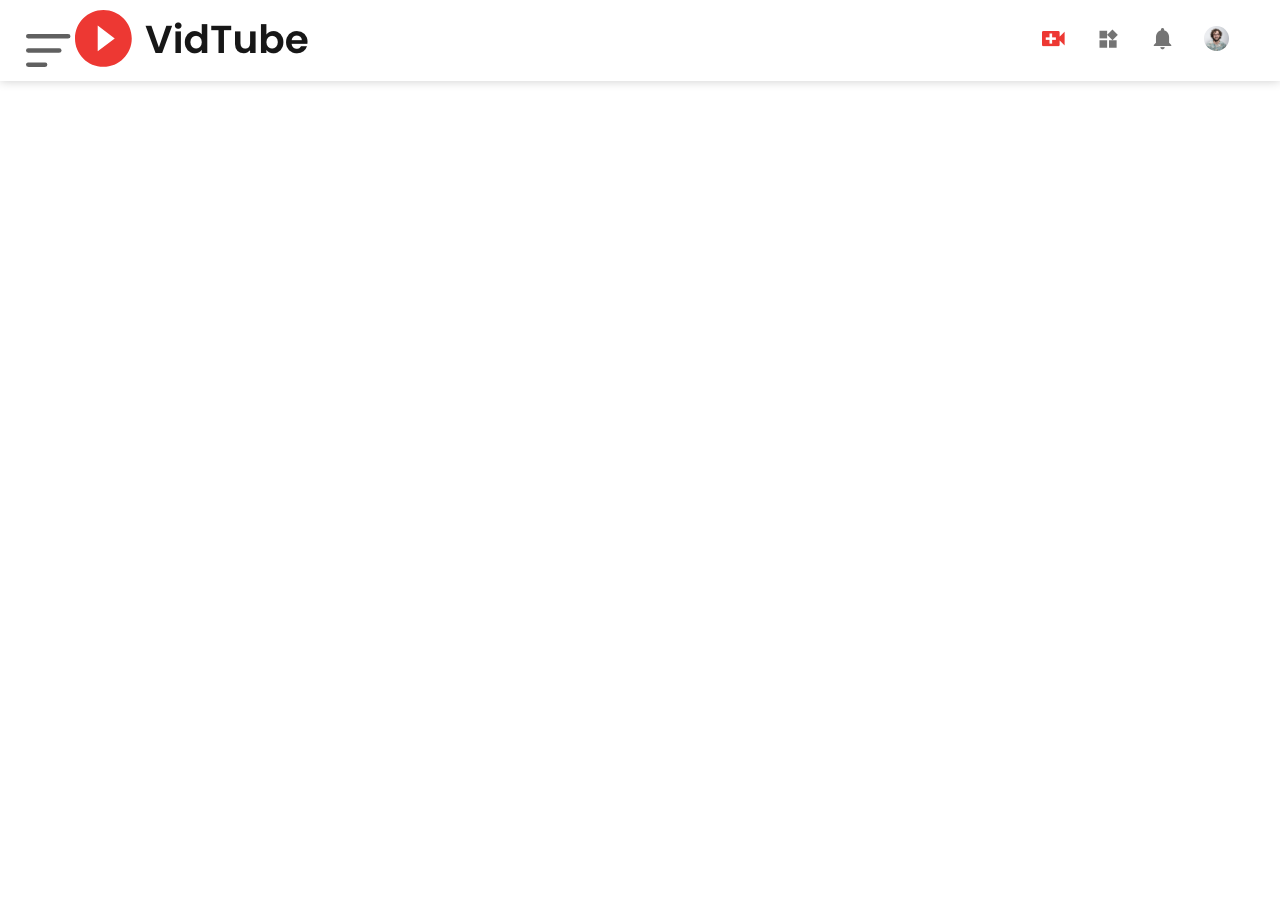
==== index.html @ 533007f7 "Youtube-website" ====
<!DOCTYPE html>
<html lang="en">
<head>
    <meta charset="UTF-8">
    <meta name="viewport" content="width=device-width, initial-scale=1.0">
    <title>Youtube website</title>
    <link rel="stylesheet" href="style.css">
</head>
<body>
    
    <nav class="flex-div">
        <div class="nav-left">
            <img src="images/menu.png">
            <img src="images/logo.png">
        </div>
        
        <div class="nav-miffle"></div>

        <div class="nav-right">
            <img src="images/upload.png">
            <img src="images/more.png">
            <img src="images/notification.png">
            <img src="images/Jack.png" class="user-icon">
        </div>
    </nav>

    <script src="script.js"></script>
</body>
</html>
---- style.css ----
*{
    margin: 0;
    padding: 0;
    font-family: 'poppins', sans-serif;
    box-sizing: border-box;
}
a{
    text-decoration: none;
    color: #5a5a5a;
}
img{
    cursor: pointer;
}
.flex-div{
    display: flex;
    align-items: center;
}
nav{
    padding: 10px 2%;
    justify-content: space-between;
    box-shadow: 0 0 10px rgba(0, 0, 0, 0.2);
    background: #fff;
    position: static;
    top: 0;
    z-index: 10;
}
.nav-right img{
    width: 25px;
    margin-right: 25px;
}
.user-icon{
    width: 35px;
    border-radius: 50%;
    margin-right: 0;
}
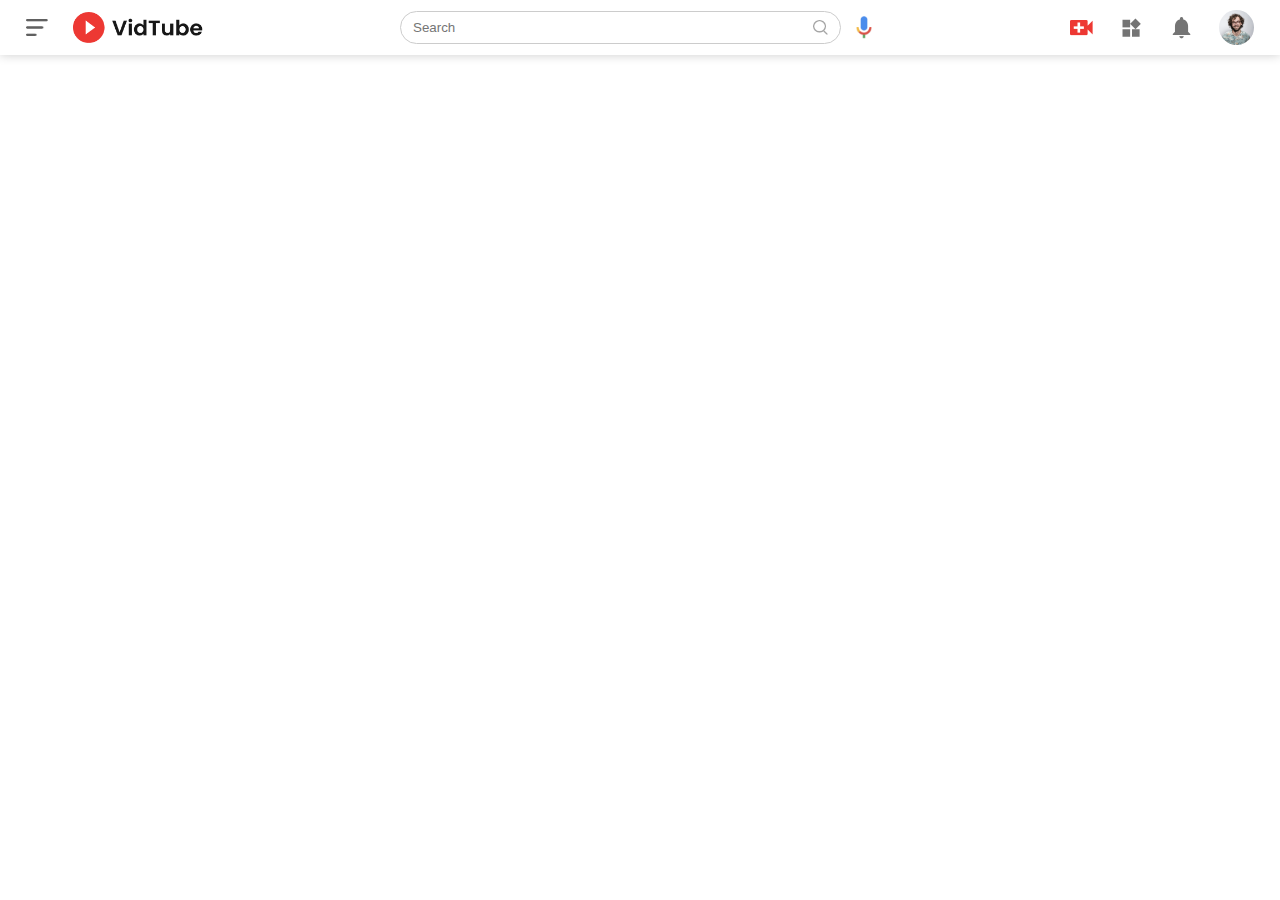
==== commit 98d1f72c: "Youtube-website" ====
--- a/index.html
+++ b/index.html
@@ -9,14 +9,20 @@
 <body>
     
     <nav class="flex-div">
-        <div class="nav-left">
-            <img src="images/menu.png">
-            <img src="images/logo.png">
+        <div class="nav-left flex-div">
+            <img src="images/menu.png" class="menu-icon">
+            <img src="images/logo.png" class="logo">
         </div>
         
-        <div class="nav-miffle"></div>
+        <div class="nav-middle flex-div">
+            <div class="search-box flex-div">
+                <input type="text" placeholder="Search">
+                <img src="images/search.png">
+            </div>
+            <img src="images/voice-search.png" class="mic-icon">
+        </div>
 
-        <div class="nav-right">
+        <div class="nav-right flex-div">
             <img src="images/upload.png">
             <img src="images/more.png">
             <img src="images/notification.png">
--- a/style.css
+++ b/style.css
@@ -28,8 +28,33 @@
     width: 25px;
     margin-right: 25px;
 }
-.user-icon{
+.nav-right .user-icon{
     width: 35px;
     border-radius: 50%;
     margin-right: 0;
+}
+.nav-left .menu-icon{
+    width: 22px;
+    margin-right: 25px;
+}
+.nav-left .logo{
+    width: 130px;
+}
+.nav-middle .mic-icon{
+    width: 16px;
+}
+.nav-middle .search-box{
+    border: 1px solid #ccc;
+    margin-right: 15px;
+    padding: 8px 12px;
+    border-radius: 25px;
+}
+.nav-middle .search-box input{
+    width: 400px;
+    border: 0;
+    outline: 0;
+    background: transparent;
+}
+.nav-middle .search-box img{
+    width: 15px;
 }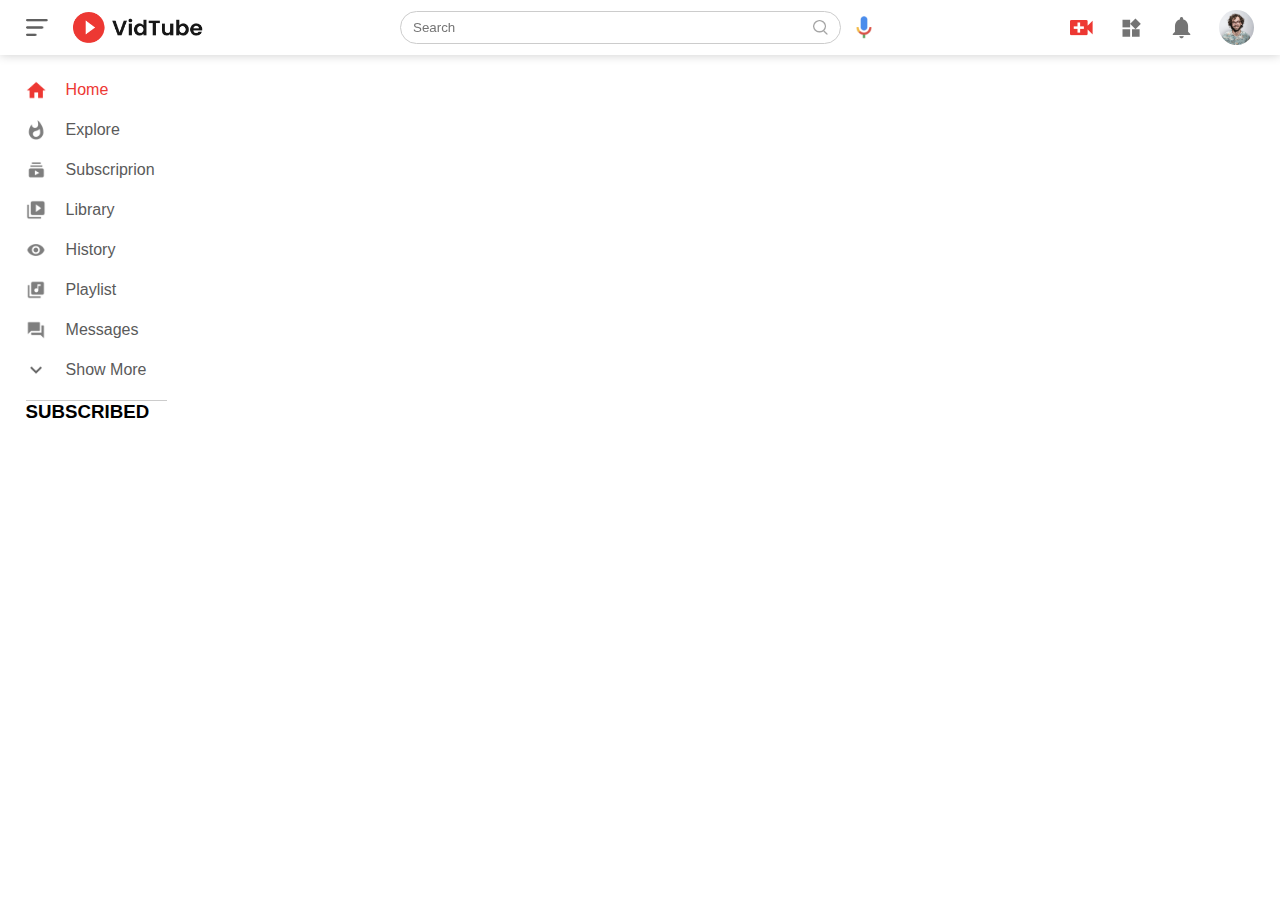
==== commit 6dd62e08: "Youtube-website" ====
--- a/index.html
+++ b/index.html
@@ -30,6 +30,25 @@
         </div>
     </nav>
 
+    <!-- sidebar -->
+    <div class="sidebar">
+        <div class="shortcut-links">
+            <a href=""><img src="images/home.png"><p>Home</p></a>
+            <a href=""><img src="images/explore.png"><p>Explore</p></a>
+            <a href=""><img src="images/subscriprion.png"><p>Subscriprion</p></a>
+            <a href=""><img src="images/library.png"><p>Library</p></a>
+            <a href=""><img src="images/history.png"><p>History</p></a>
+            <a href=""><img src="images/playlist.png"><p>Playlist</p></a>
+            <a href=""><img src="images/messages.png"><p>Messages</p></a>
+            <a href=""><img src="images/show-more.png"><p>Show More</p></a>
+            <hr>
+        </div>
+
+        <div class="subscribed-list">
+            <h3>SUBSCRIBED</h3>
+        </div>
+    </div>
+
     <script src="script.js"></script>
 </body>
 </html>--- a/style.css
+++ b/style.css
@@ -20,7 +20,7 @@
     justify-content: space-between;
     box-shadow: 0 0 10px rgba(0, 0, 0, 0.2);
     background: #fff;
-    position: static;
+    position: sticky;
     top: 0;
     z-index: 10;
 }
@@ -57,4 +57,35 @@
 }
 .nav-middle .search-box img{
     width: 15px;
+}
+
+/* sidebar */
+.sidebar{
+    background: #fff;
+    width: 15%;
+    height: 100vh;
+    position: fixed;
+    top: 0;
+    padding-left: 2%;
+    padding-top: 80px;
+}
+.shortcut-links a img{
+    width: 20px;
+    margin-right: 20px;
+}
+.shortcut-links a{
+    display: flex;
+    align-items: center;
+    margin-bottom: 20px;
+    width: fit-content;
+    flex-wrap: wrap;
+}
+.shortcut-links a:first-child{
+    color: #ed3833;
+}
+.sidebar hr{
+    border: 0;
+    height: 1px;
+    background: #ccc;
+    width: 85%;
 }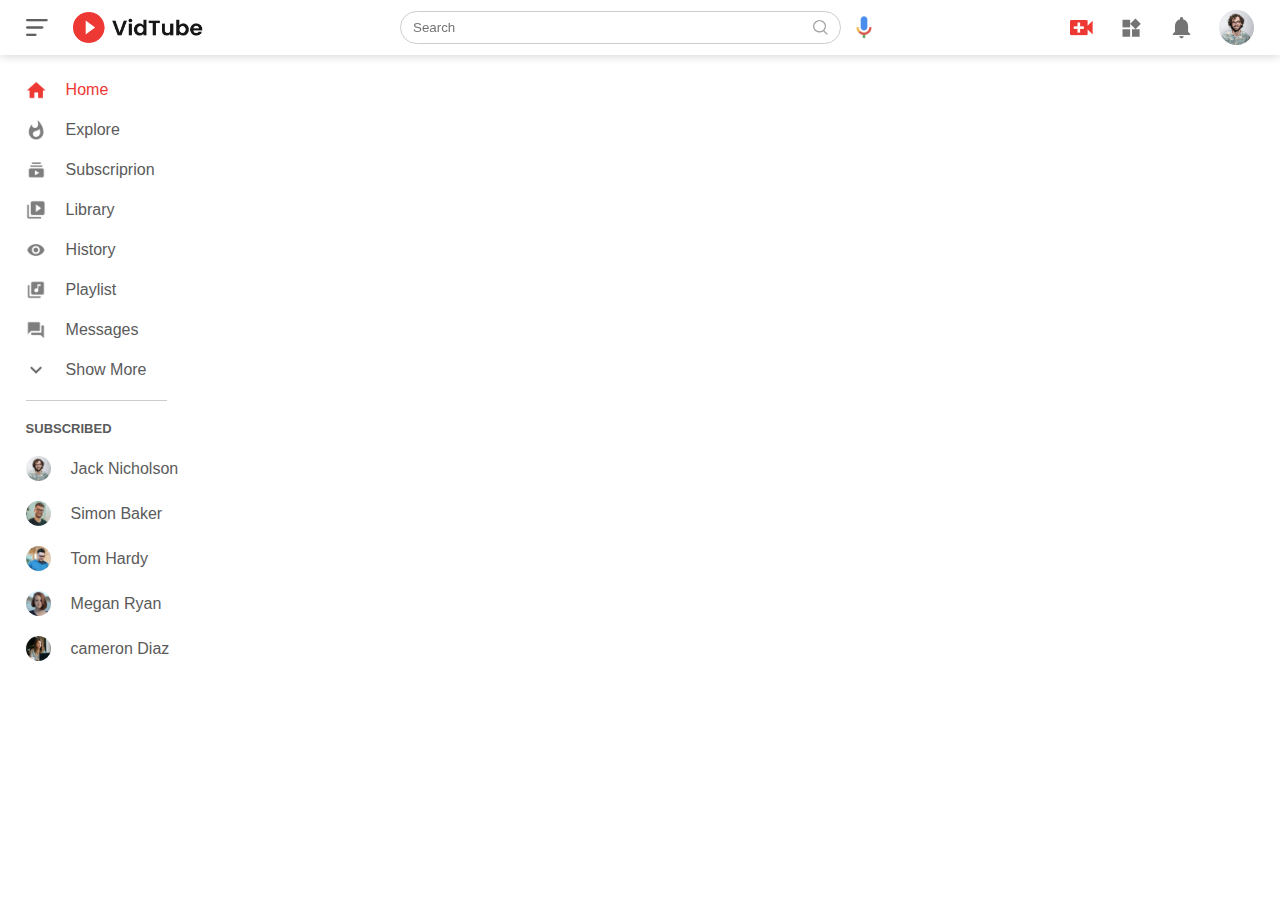
==== commit 83e363bf: "Youtube-website" ====
--- a/index.html
+++ b/index.html
@@ -46,6 +46,11 @@
 
         <div class="subscribed-list">
             <h3>SUBSCRIBED</h3>
+            <a href=""><img src="images/Jack.png"><p>Jack Nicholson</p></a>
+            <a href=""><img src="images/simon.png"><p>Simon Baker</p></a>
+            <a href=""><img src="images/tom.png"><p>Tom Hardy</p></a>
+            <a href=""><img src="images/megan.png"><p>Megan Ryan</p></a>
+            <a href=""><img src="images/cameron.png"><p>cameron Diaz</p></a>
         </div>
     </div>
 
--- a/style.css
+++ b/style.css
@@ -88,4 +88,34 @@
     height: 1px;
     background: #ccc;
     width: 85%;
+}
+.subscribed-list h3{
+    font-size: 13px;
+    margin: 20px 0;
+    color: #5a5a5a;
+}
+.subscribed-list a{
+    display: flex;
+    align-items: center;
+    margin-bottom: 20px;
+    width: fit-content;
+    flex-wrap: wrap;
+}
+.subscribed-list a img{
+    width: 25px;
+    border-radius: 50%;
+    margin-right: 20px;
+}
+.small-sidebar{
+    width: 5%;
+}
+.small-sidebar a p{
+    display: none;
+}
+.small-sidebar h3{
+    display: none;
+}
+.small-sidebar hr{
+    width: 50%;
+    margin-bottom: 25px;
 }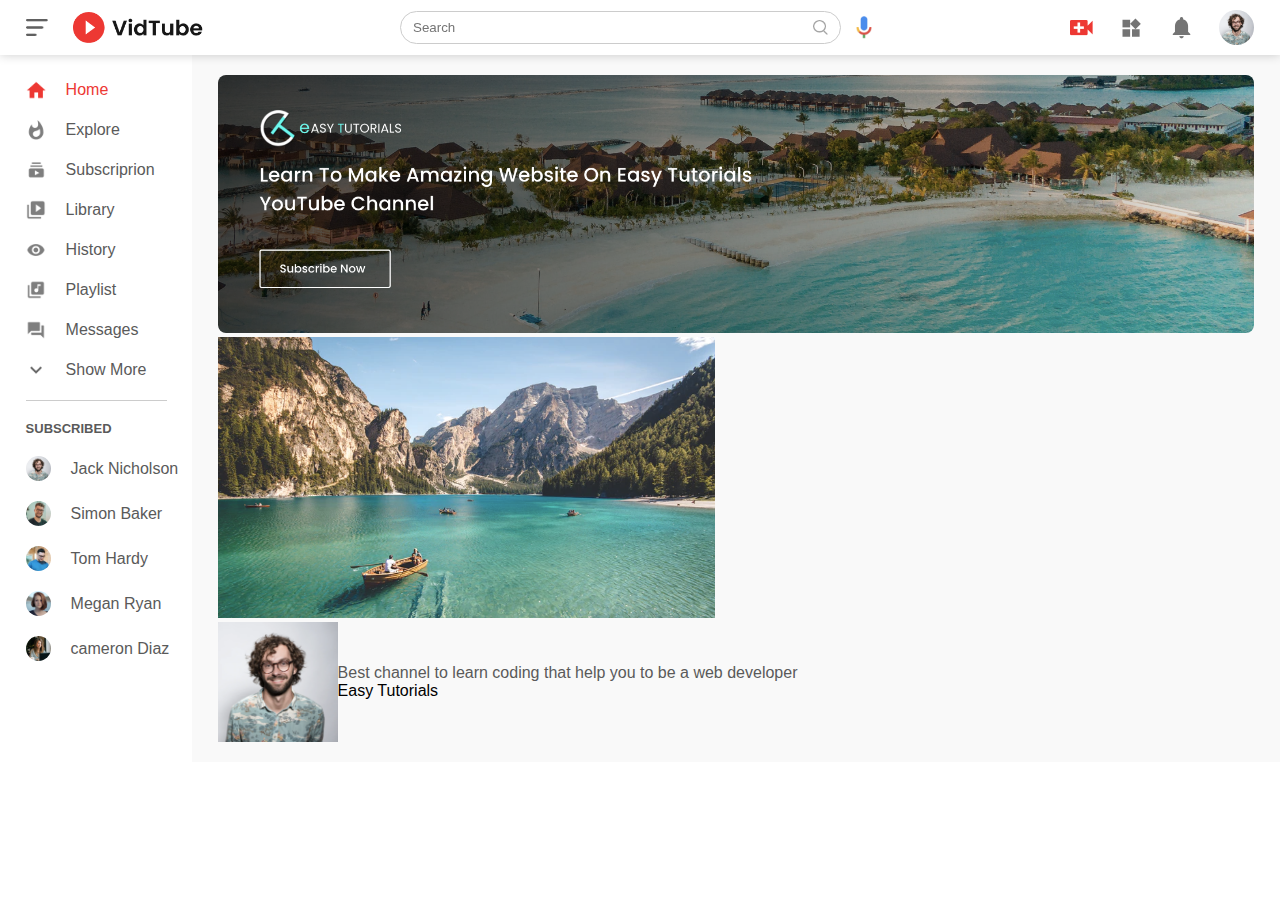
==== commit 662cfef8: "Youtube-website" ====
--- a/index.html
+++ b/index.html
@@ -54,6 +54,26 @@
         </div>
     </div>
 
+    <!-- main -->
+    <div class="container">
+        <div class="banner">
+            <img src="images/banner.png">
+        </div>
+
+        <div class="list-container">
+            <div class="vid-list">
+                <img src="images/thumbnail1.png" class="thumbnail">
+                <div class="flex-div">
+                    <img src="images/Jack.png">
+                    <div class="vid-info">
+                        <a href="">Best channel to learn coding that help you to be a web developer</a>
+                        <p>Easy Tutorials</p>
+                    </div>
+                </div>
+            </div>
+        </div>
+    </div>
+
     <script src="script.js"></script>
 </body>
 </html>--- a/style.css
+++ b/style.css
@@ -118,4 +118,20 @@
 .small-sidebar hr{
     width: 50%;
     margin-bottom: 25px;
+}
+
+/* container */
+.container{
+    background: #f9f9f9;
+    padding-left: 17%;
+    padding-right: 2%;
+    padding-top: 20px;
+    padding-bottom: 20px;
+}
+.banner{
+    width: 100%;
+}
+.banner img{
+    width: 100%;
+    border-radius: 8px;
 }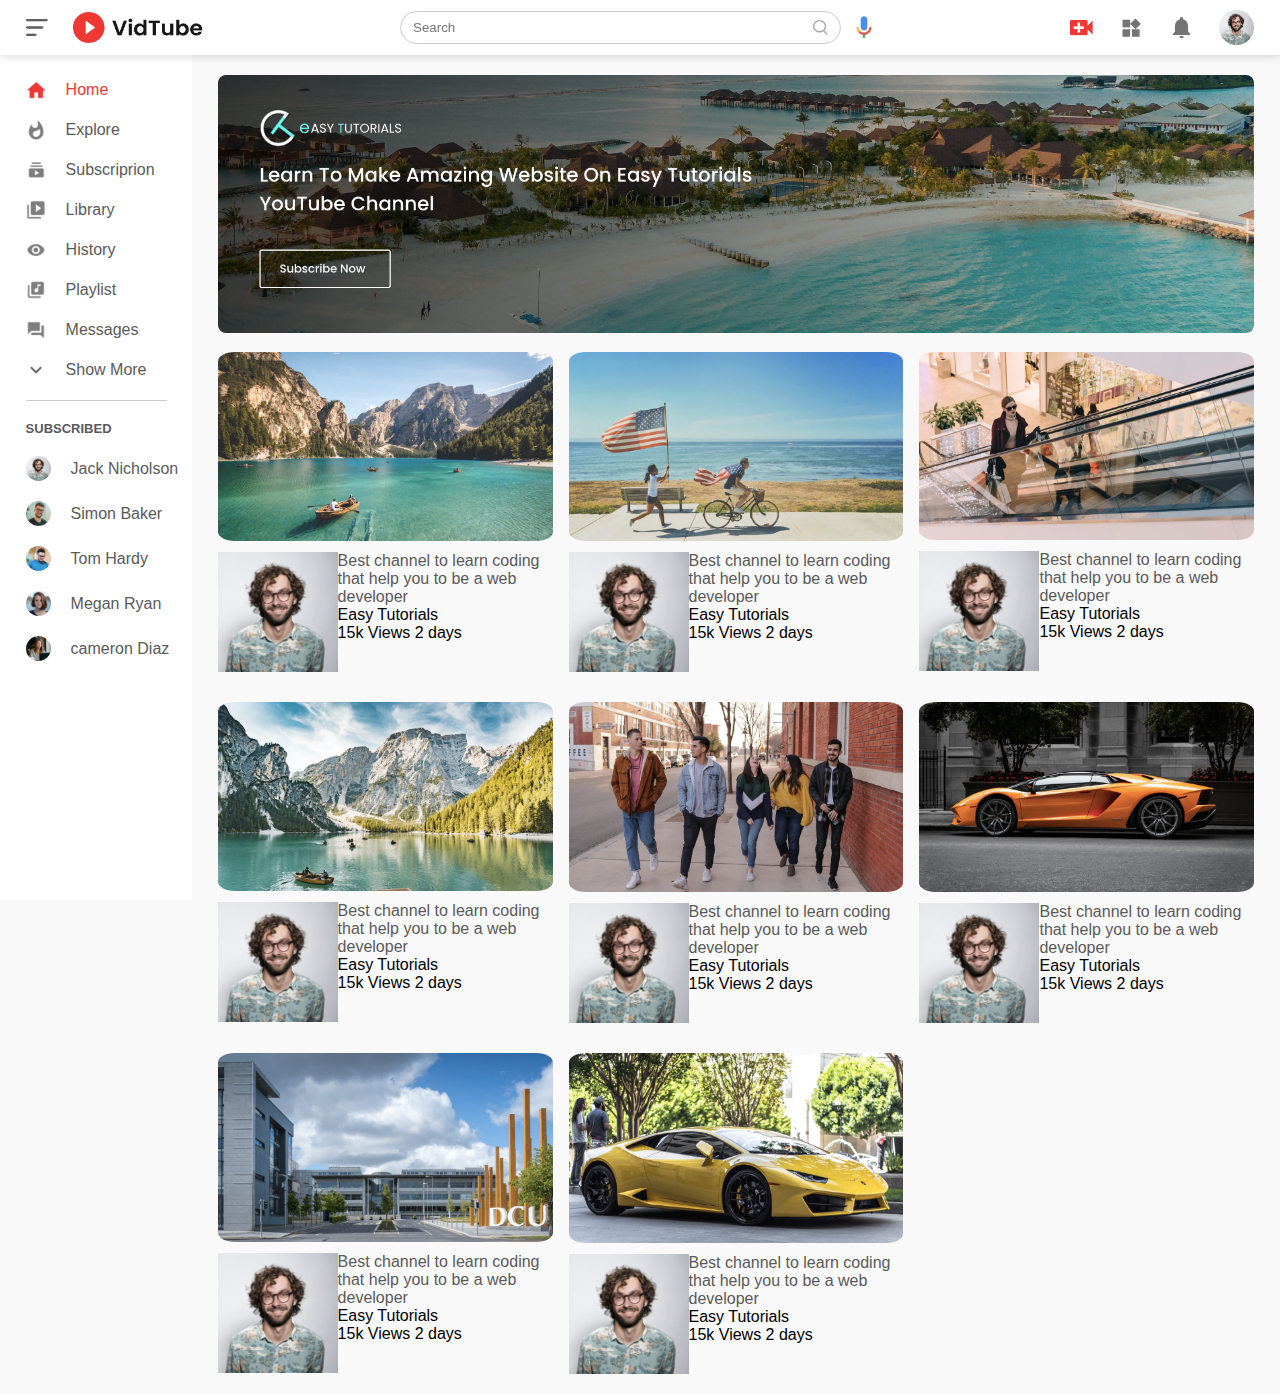
==== commit 3e63c15b: "Youtube-website" ====
--- a/index.html
+++ b/index.html
@@ -62,12 +62,97 @@
 
         <div class="list-container">
             <div class="vid-list">
-                <img src="images/thumbnail1.png" class="thumbnail">
+                <a href=""><img src="images/thumbnail1.png" class="thumbnail"></a>
                 <div class="flex-div">
                     <img src="images/Jack.png">
                     <div class="vid-info">
                         <a href="">Best channel to learn coding that help you to be a web developer</a>
                         <p>Easy Tutorials</p>
+                        <p>15k Views 2 days</p>
+                    </div>
+                </div>
+            </div>
+
+            <div class="vid-list">
+                <a href=""><img src="images/thumbnail2.png" class="thumbnail"></a>
+                <div class="flex-div">
+                    <img src="images/Jack.png">
+                    <div class="vid-info">
+                        <a href="">Best channel to learn coding that help you to be a web developer</a>
+                        <p>Easy Tutorials</p>
+                        <p>15k Views 2 days</p>
+                    </div>
+                </div>
+            </div>
+
+            <div class="vid-list">
+                <a href=""><img src="images/thumbnail3.png" class="thumbnail"></a>
+                <div class="flex-div">
+                    <img src="images/Jack.png">
+                    <div class="vid-info">
+                        <a href="">Best channel to learn coding that help you to be a web developer</a>
+                        <p>Easy Tutorials</p>
+                        <p>15k Views 2 days</p>
+                    </div>
+                </div>
+            </div>
+
+            <div class="vid-list">
+                <a href=""><img src="images/thumbnail4.png" class="thumbnail"></a>
+                <div class="flex-div">
+                    <img src="images/Jack.png">
+                    <div class="vid-info">
+                        <a href="">Best channel to learn coding that help you to be a web developer</a>
+                        <p>Easy Tutorials</p>
+                        <p>15k Views 2 days</p>
+                    </div>
+                </div>
+            </div>
+
+            <div class="vid-list">
+                <a href=""><img src="images/thumbnail5.png" class="thumbnail"></a>
+                <div class="flex-div">
+                    <img src="images/Jack.png">
+                    <div class="vid-info">
+                        <a href="">Best channel to learn coding that help you to be a web developer</a>
+                        <p>Easy Tutorials</p>
+                        <p>15k Views 2 days</p>
+                    </div>
+                </div>
+            </div>
+
+            <div class="vid-list">
+                <a href=""><img src="images/thumbnail6.png" class="thumbnail"></a>
+                <div class="flex-div">
+                    <img src="images/Jack.png">
+                    <div class="vid-info">
+                        <a href="">Best channel to learn coding that help you to be a web developer</a>
+                        <p>Easy Tutorials</p>
+                        <p>15k Views 2 days</p>
+                    </div>
+                </div>
+            </div>
+
+            <div class="vid-list">
+                <a href=""><img src="images/thumbnail7.png" class="thumbnail"></a>
+                <div class="flex-div">
+                    <img src="images/Jack.png">
+                    <div class="vid-info">
+                        <a href="">Best channel to learn coding that help you to be a web developer</a>
+                        <p>Easy Tutorials</p>
+                        <p>15k Views 2 days</p>
+                    </div>
+                </div>
+            </div>
+
+            <div class="vid-list">
+                <a href=""><img src="images/thumbnail8.png" class="thumbnail"></a>
+                <div class="flex-div">
+                    <img src="images/Jack.png">
+                    <div class="vid-info">
+                        <a href="">Best channel to learn coding that help you to be a web developer</a>
+                        <p>Easy Tutorials</p>
+                        <p>15k Views 2 days</p>
                     </div>
                 </div>
             </div>
--- a/style.css
+++ b/style.css
@@ -134,4 +134,19 @@
 .banner img{
     width: 100%;
     border-radius: 8px;
+}
+.list-container{
+    display: grid;
+    grid-template-columns: repeat(auto-fit, minmax(250px, 1fr));
+    grid-column-gap: 16px;
+    grid-row-gap: 30px;
+    margin-top: 15px;
+}
+.vid-list .thumbnail{
+    width: 100%;
+    border-radius: 5%;
+}
+.vid-list .flex-div{
+    align-items: flex-start;
+    margin-top: 7px;
 }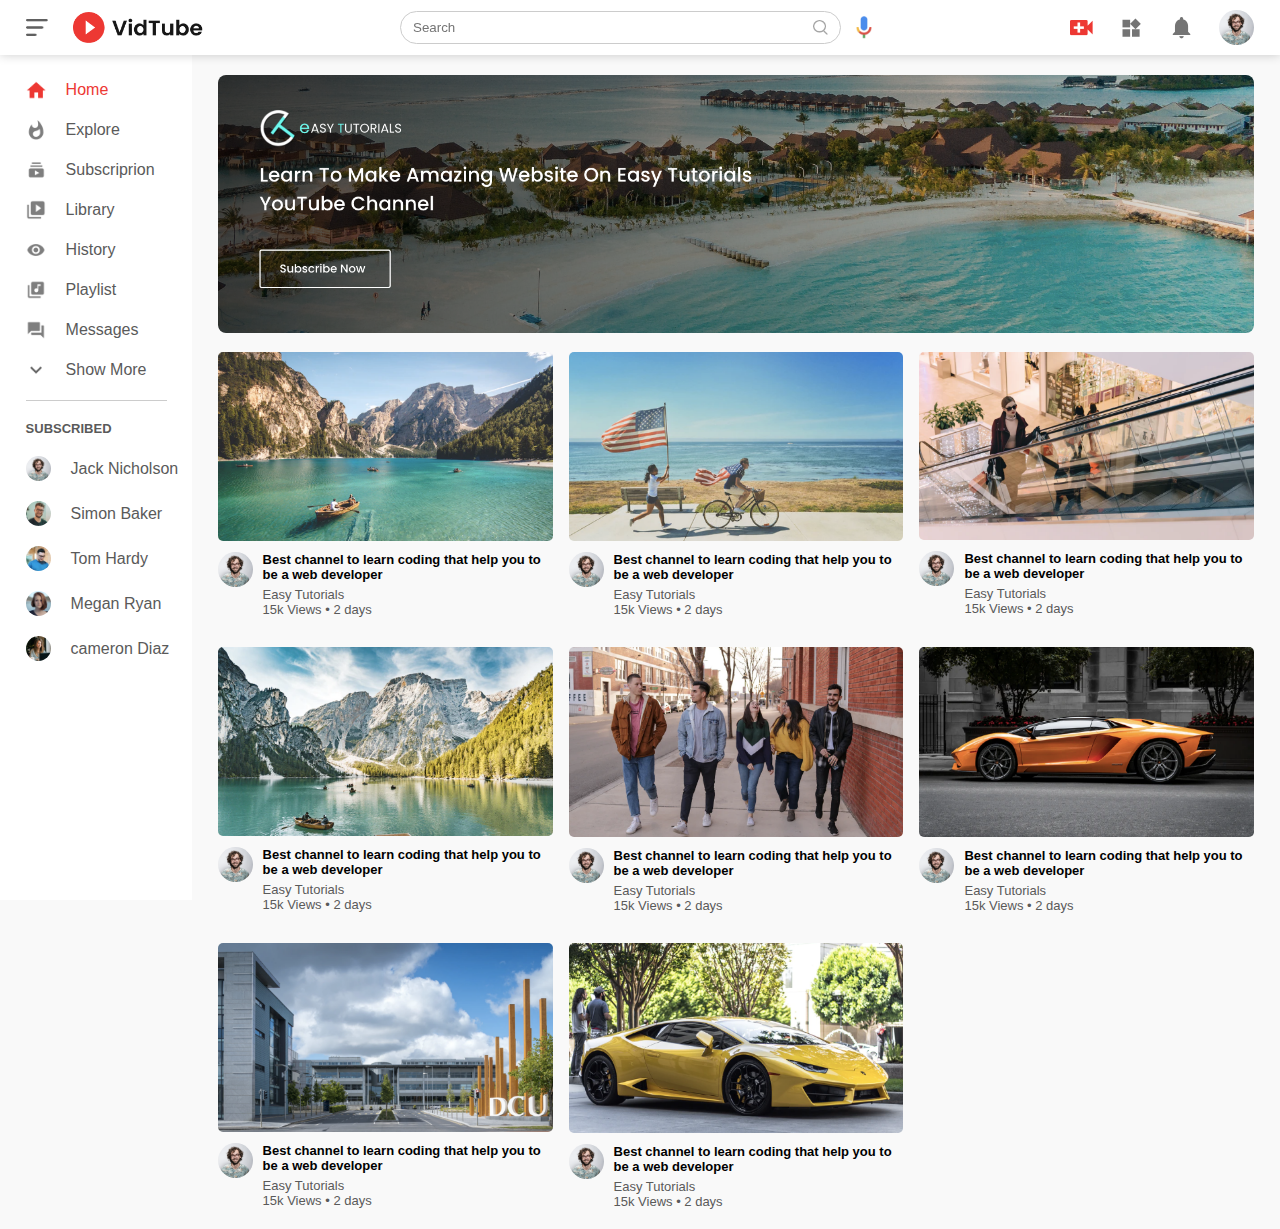
==== commit 745b9e21: "Youtube-website" ====
--- a/index.html
+++ b/index.html
@@ -68,7 +68,7 @@
                     <div class="vid-info">
                         <a href="">Best channel to learn coding that help you to be a web developer</a>
                         <p>Easy Tutorials</p>
-                        <p>15k Views 2 days</p>
+                        <p>15k Views &bull; 2 days</p>
                     </div>
                 </div>
             </div>
@@ -80,7 +80,7 @@
                     <div class="vid-info">
                         <a href="">Best channel to learn coding that help you to be a web developer</a>
                         <p>Easy Tutorials</p>
-                        <p>15k Views 2 days</p>
+                        <p>15k Views &bull; 2 days</p>
                     </div>
                 </div>
             </div>
@@ -92,7 +92,7 @@
                     <div class="vid-info">
                         <a href="">Best channel to learn coding that help you to be a web developer</a>
                         <p>Easy Tutorials</p>
-                        <p>15k Views 2 days</p>
+                        <p>15k Views &bull; 2 days</p>
                     </div>
                 </div>
             </div>
@@ -104,7 +104,7 @@
                     <div class="vid-info">
                         <a href="">Best channel to learn coding that help you to be a web developer</a>
                         <p>Easy Tutorials</p>
-                        <p>15k Views 2 days</p>
+                        <p>15k Views &bull; 2 days</p>
                     </div>
                 </div>
             </div>
@@ -116,7 +116,7 @@
                     <div class="vid-info">
                         <a href="">Best channel to learn coding that help you to be a web developer</a>
                         <p>Easy Tutorials</p>
-                        <p>15k Views 2 days</p>
+                        <p>15k Views &bull; 2 days</p>
                     </div>
                 </div>
             </div>
@@ -128,7 +128,7 @@
                     <div class="vid-info">
                         <a href="">Best channel to learn coding that help you to be a web developer</a>
                         <p>Easy Tutorials</p>
-                        <p>15k Views 2 days</p>
+                        <p>15k Views &bull; 2 days</p>
                     </div>
                 </div>
             </div>
@@ -140,7 +140,7 @@
                     <div class="vid-info">
                         <a href="">Best channel to learn coding that help you to be a web developer</a>
                         <p>Easy Tutorials</p>
-                        <p>15k Views 2 days</p>
+                        <p>15k Views &bull; 2 days</p>
                     </div>
                 </div>
             </div>
@@ -152,7 +152,7 @@
                     <div class="vid-info">
                         <a href="">Best channel to learn coding that help you to be a web developer</a>
                         <p>Easy Tutorials</p>
-                        <p>15k Views 2 days</p>
+                        <p>15k Views &bull; 2 days</p>
                     </div>
                 </div>
             </div>
--- a/style.css
+++ b/style.css
@@ -128,6 +128,9 @@
     padding-top: 20px;
     padding-bottom: 20px;
 }
+.large-container{
+    padding-left: 7%;
+}
 .banner{
     width: 100%;
 }
@@ -144,9 +147,24 @@
 }
 .vid-list .thumbnail{
     width: 100%;
-    border-radius: 5%;
+    border-radius: 5px;
 }
 .vid-list .flex-div{
     align-items: flex-start;
     margin-top: 7px;
+}
+.vid-list .flex-div img{
+    width: 35px;
+    margin-right: 10px;
+    border-radius: 50%;
+}
+.vid-info{
+    color: #5a5a5a;
+    font-size: 13px;
+}
+.vid-info a{
+    color: #000;
+    font-weight: 600;
+    display: block;
+    margin-bottom: 5px;
 }